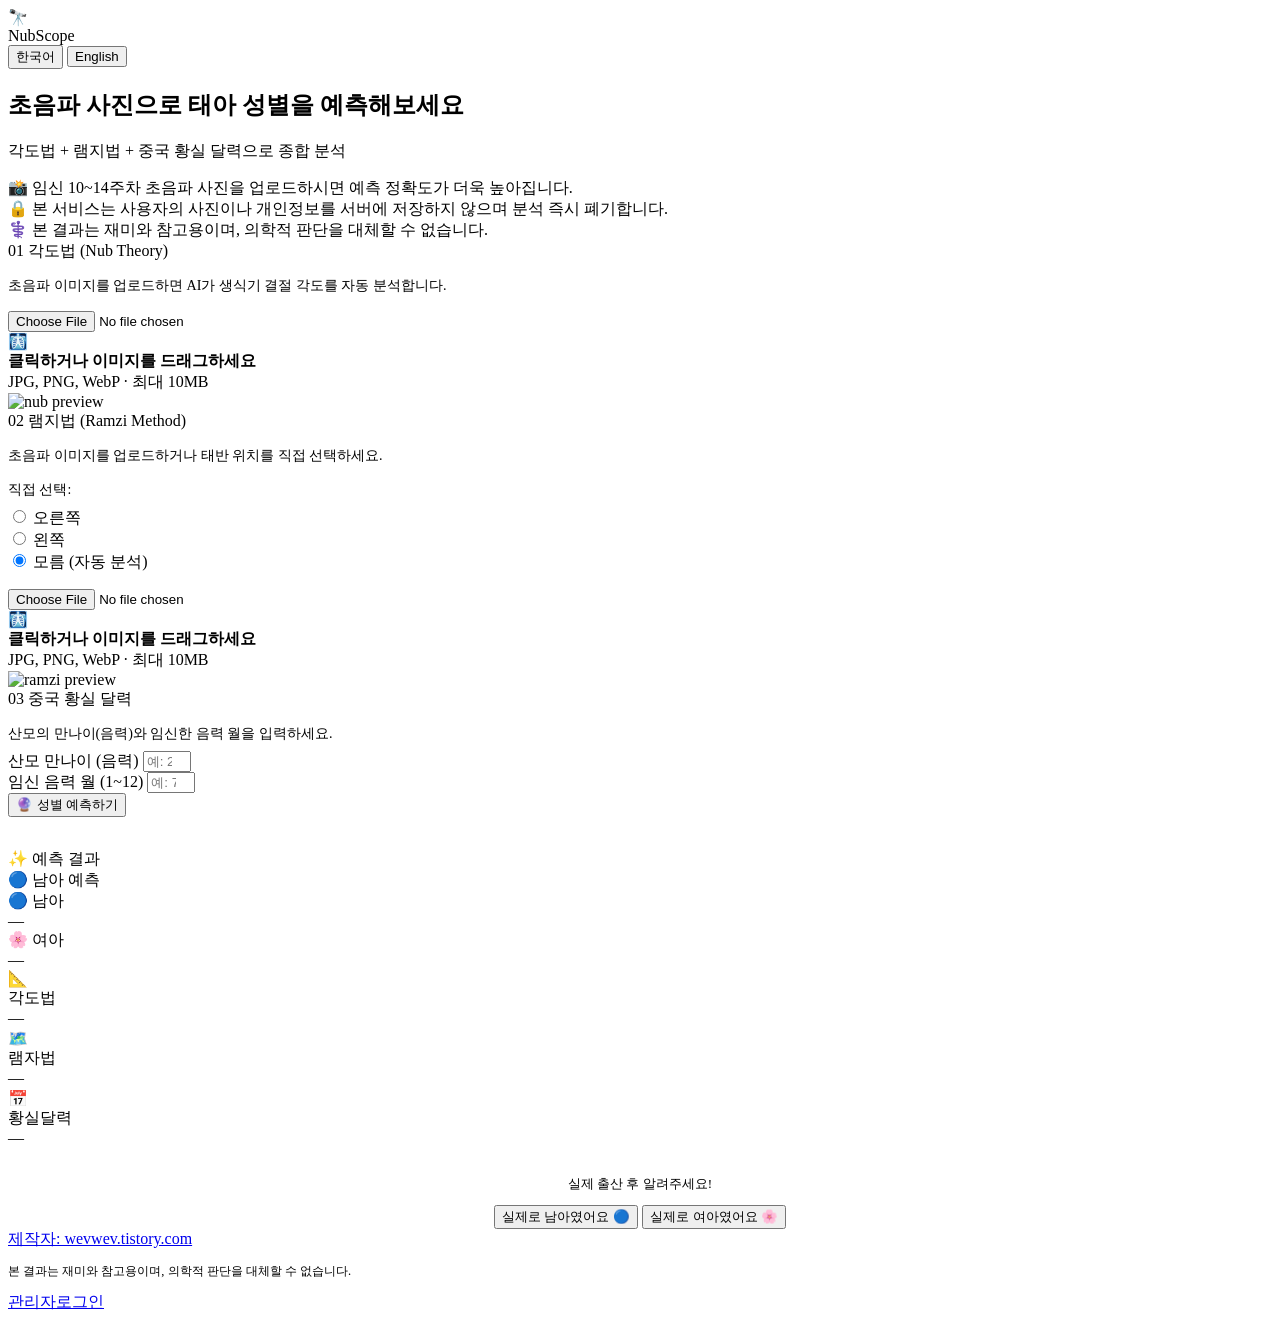
==== templates/index.html @ 27f2a543 "Create index.html" ====
<!DOCTYPE html>
<html lang="ko">
<head>
  <meta charset="UTF-8" />
  <meta name="viewport" content="width=device-width, initial-scale=1.0" />
  <title>NubScope — 태아 성별 예측기</title>
  <meta name="description" content="초음파 사진으로 태아 성별을 예측하는 AI 기반 서비스. 각도법, 램지법, 중국 황실 달력을 종합 분석합니다." />
  <link rel="stylesheet" href="/static/style.css" />
</head>
<body>

<!-- ══════ HEADER ══════ -->
<header>
  <div class="header-inner">
    <div class="logo">
      <div class="logo-icon">🔭</div>
      <div class="logo-text">Nub<span>Scope</span></div>
    </div>
    <div class="lang-toggle">
      <button class="lang-btn active" id="btn-ko">한국어</button>
      <button class="lang-btn" id="btn-en">English</button>
    </div>
  </div>
</header>

<!-- ══════ MAIN ══════ -->
<main class="container">

  <!-- Hero -->
  <section class="hero">
    <h1><span class="gradient" data-i18n="tagline">초음파 사진으로 태아 성별을 예측해보세요</span></h1>
    <p data-i18n="subtitle">각도법 + 램지법 + 중국 황실 달력으로 종합 분석</p>
  </section>

  <!-- Notice Banners -->
  <div class="notice-strip">
    <span class="icon">📸</span>
    <span data-i18n="notice1">임신 10~14주차 초음파 사진을 업로드하시면 예측 정확도가 더욱 높아집니다.</span>
  </div>
  <div class="notice-strip">
    <span class="icon">🔒</span>
    <span data-i18n="notice2">본 서비스는 사용자의 사진이나 개인정보를 서버에 저장하지 않으며 분석 즉시 폐기합니다.</span>
  </div>
  <div class="notice-strip">
    <span class="icon">⚕️</span>
    <span data-i18n="notice3">본 결과는 재미와 참고용이며, 의학적 판단을 대체할 수 없습니다.</span>
  </div>

  <form id="predict-form" enctype="multipart/form-data" novalidate>

    <!-- ── 1. Nub Theory ── -->
    <div class="float-card section-block">
      <div class="section-header">
        <span class="section-badge">01</span>
        <span class="section-title" data-i18n="nubTitle">각도법 (Nub Theory)</span>
      </div>
      <p style="color:var(--muted);font-size:.88rem;margin-bottom:16px;" data-i18n="nubDesc">
        초음파 이미지를 업로드하면 AI가 생식기 결절 각도를 자동 분석합니다.
      </p>
      <div class="upload-zone" id="nub-upload-zone">
        <input type="file" id="nub-file-input" name="nub_image" accept="image/*" />
        <div class="upload-icon">🩻</div>
        <div class="upload-label">
          <strong data-i18n="uploadHint">클릭하거나 이미지를 드래그하세요</strong><br />
          <span data-i18n="uploadSub">JPG, PNG, WebP · 최대 10MB</span>
        </div>
        <div class="upload-preview" id="nub-preview"><img src="" alt="nub preview" /></div>
      </div>
    </div>

    <!-- ── 2. Ramzi Method ── -->
    <div class="float-card section-block">
      <div class="section-header">
        <span class="section-badge">02</span>
        <span class="section-title" data-i18n="ramziTitle">램지법 (Ramzi Method)</span>
      </div>
      <p style="color:var(--muted);font-size:.88rem;margin-bottom:16px;" data-i18n="ramziDesc">
        초음파 이미지를 업로드하거나 태반 위치를 직접 선택하세요.
      </p>

      <!-- Manual override -->
      <p style="font-size:.85rem;color:var(--muted);margin-bottom:8px;" data-i18n="ramziManual">직접 선택:</p>
      <div class="radio-group">
        <div class="radio-chip">
          <input type="radio" name="ramzi_manual" id="r-right"  value="right" />
          <label for="r-right" data-i18n="ramziRight">오른쪽</label>
        </div>
        <div class="radio-chip">
          <input type="radio" name="ramzi_manual" id="r-left"   value="left" />
          <label for="r-left" data-i18n="ramziLeft">왼쪽</label>
        </div>
        <div class="radio-chip">
          <input type="radio" name="ramzi_manual" id="r-auto"   value="auto" checked />
          <label for="r-auto" data-i18n="ramziUnknown">모름 (자동 분석)</label>
        </div>
      </div>

      <!-- Upload -->
      <div style="margin-top:16px;">
        <div class="upload-zone" id="ramzi-upload-zone">
          <input type="file" id="ramzi-file-input" name="ramzi_image" accept="image/*" />
          <div class="upload-icon">🩻</div>
          <div class="upload-label">
            <strong data-i18n="uploadHint">클릭하거나 이미지를 드래그하세요</strong><br />
            <span data-i18n="uploadSub">JPG, PNG, WebP · 최대 10MB</span>
          </div>
          <div class="upload-preview" id="ramzi-preview"><img src="" alt="ramzi preview" /></div>
        </div>
      </div>
    </div>

    <!-- ── 3. Chinese Imperial Calendar ── -->
    <div class="float-card section-block">
      <div class="section-header">
        <span class="section-badge">03</span>
        <span class="section-title" data-i18n="calTitle">중국 황실 달력</span>
      </div>
      <p style="color:var(--muted);font-size:.88rem;margin-bottom:8px;" data-i18n="calDesc">
        산모의 만나이(음력)와 임신한 음력 월을 입력하세요.
      </p>
      <div class="cal-row">
        <div class="cal-field">
          <label for="cal-age" data-i18n="calAge">산모 만나이 (음력)</label>
          <input type="number" id="cal-age" name="calendar_age" min="18" max="45"
                 data-i18n-ph="calAge" placeholder="예: 28" />
        </div>
        <div class="cal-field">
          <label for="cal-month" data-i18n="calMonth">임신 음력 월 (1~12)</label>
          <input type="number" id="cal-month" name="calendar_month" min="1" max="12"
                 data-i18n-ph="calMonth" placeholder="예: 7" />
        </div>
      </div>
    </div>

    <!-- Submit -->
    <button type="submit" class="btn-analyze" id="analyze-btn">
      <span class="btn-text" data-i18n="analyzeBtn">🔮 성별 예측하기</span>
      <div class="spinner"></div>
    </button>

  </form>

  <!-- ══════ RESULTS ══════ -->
  <section id="results-section" class="float-card section-block" style="margin-top:32px;">

    <div class="section-header">
      <span class="section-badge">✨</span>
      <span class="section-title" data-i18n="resultTitle">예측 결과</span>
    </div>

    <!-- Main badge -->
    <div class="result-headline">
      <div class="prediction-badge boy" id="prediction-badge">🔵 남아 예측</div>
    </div>

    <!-- Progress bars -->
    <div class="prob-bars">
      <div class="prob-bar-row">
        <div class="prob-bar-label">🔵 <span data-i18n="boyLabel">남아</span></div>
        <div class="prob-bar-track">
          <div class="prob-bar-fill boy" id="bar-boy"></div>
        </div>
        <div class="prob-bar-pct" id="pct-boy">—</div>
      </div>
      <div class="prob-bar-row">
        <div class="prob-bar-label">🌸 <span data-i18n="girlLabel">여아</span></div>
        <div class="prob-bar-track">
          <div class="prob-bar-fill girl" id="bar-girl"></div>
        </div>
        <div class="prob-bar-pct" id="pct-girl">—</div>
      </div>
    </div>

    <!-- Method cards -->
    <div class="method-grid">
      <div class="method-result-card" id="mc-nub">
        <div class="m-icon">📐</div>
        <div class="m-name" data-i18n="methodNub">각도법</div>
        <div class="m-val none">—</div>
        <div class="m-sub" style="font-size:.75rem;color:var(--muted);margin-top:2px;"></div>
      </div>
      <div class="method-result-card" id="mc-ramzi">
        <div class="m-icon">🗺️</div>
        <div class="m-name" data-i18n="methodRamzi">램자법</div>
        <div class="m-val none">—</div>
        <div class="m-sub" style="font-size:.75rem;color:var(--muted);margin-top:2px;"></div>
      </div>
      <div class="method-result-card" id="mc-cal">
        <div class="m-icon">📅</div>
        <div class="m-name" data-i18n="methodCalendar">황실달력</div>
        <div class="m-val none">—</div>
      </div>
    </div>

    <!-- Annotated image -->
    <div class="annotated-img-wrap" id="annotated-img-wrap" style="display:none;">
      <p style="font-size:.82rem;color:var(--muted);padding:12px 16px 0;" data-i18n="annoTitle">AI 각도 분석 이미지</p>
      <img id="annotated-img" src="" alt="annotated ultrasound" style="padding:0 0 0 0;" />
    </div>

    <!-- Feedback -->
    <div style="text-align:center;margin-top:28px;">
      <p style="font-size:.82rem;color:var(--muted);margin-bottom:12px;" data-i18n="feedbackTitle">실제 출산 후 알려주세요!</p>
      <div class="feedback-row" id="feedback-row">
        <button class="feedback-btn boy-fb" id="fb-boy" data-i18n="feedbackBoy">실제로 남아였어요 🔵</button>
        <button class="feedback-btn girl-fb" id="fb-girl" data-i18n="feedbackGirl">실제로 여아였어요 🌸</button>
      </div>
    </div>

  </section>

</main>

<!-- ══════ FOOTER ══════ -->
<footer>
  <div class="container" style="position:relative;">
    <div class="footer-links">
      <a href="https://wevwev.tistory.com" target="_blank" rel="noopener">
        <span data-i18n="creator">제작자</span>: wevwev.tistory.com
      </a>
    </div>
    <p style="color:var(--muted);font-size:.78rem;" data-i18n="notice3">
      본 결과는 재미와 참고용이며, 의학적 판단을 대체할 수 없습니다.
    </p>
    <a href="/admin" class="admin-link">관리자로그인</a>
  </div>
</footer>

<script src="/static/script.js"></script>
</body>
</html>
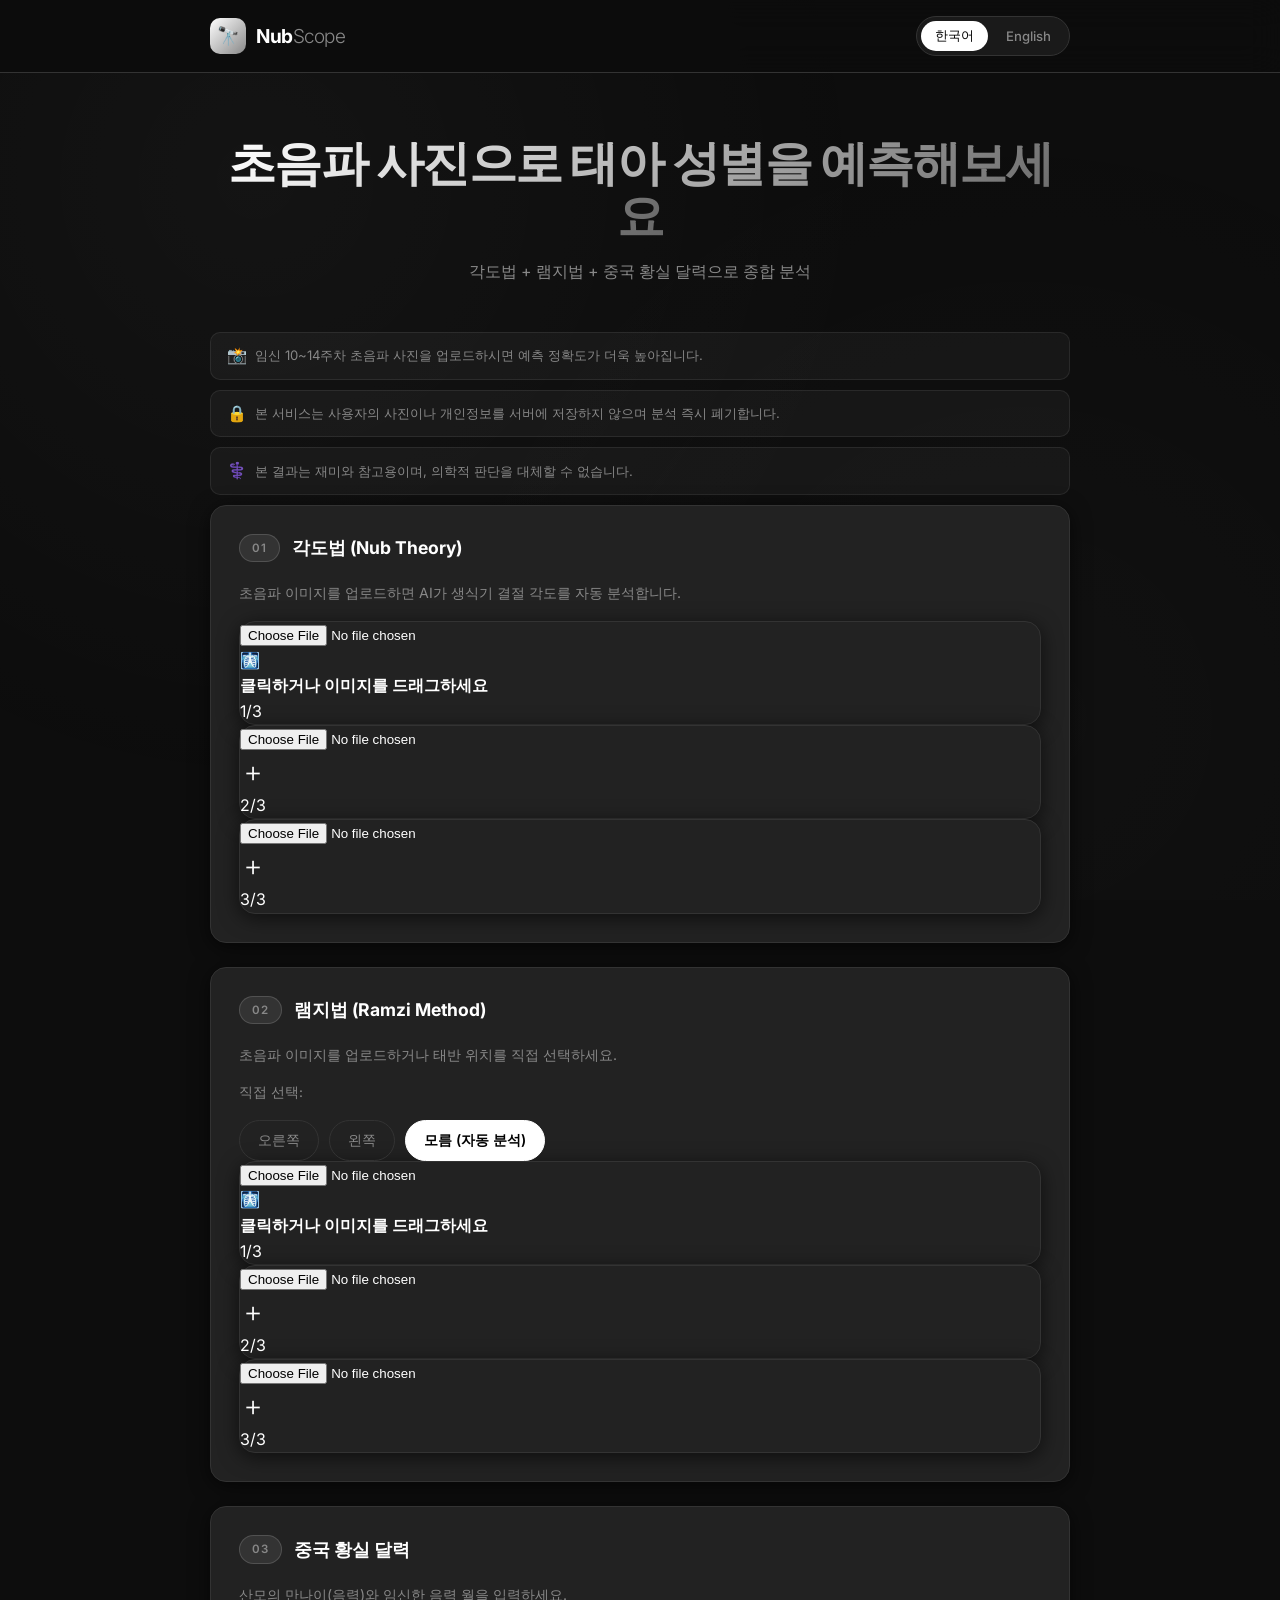
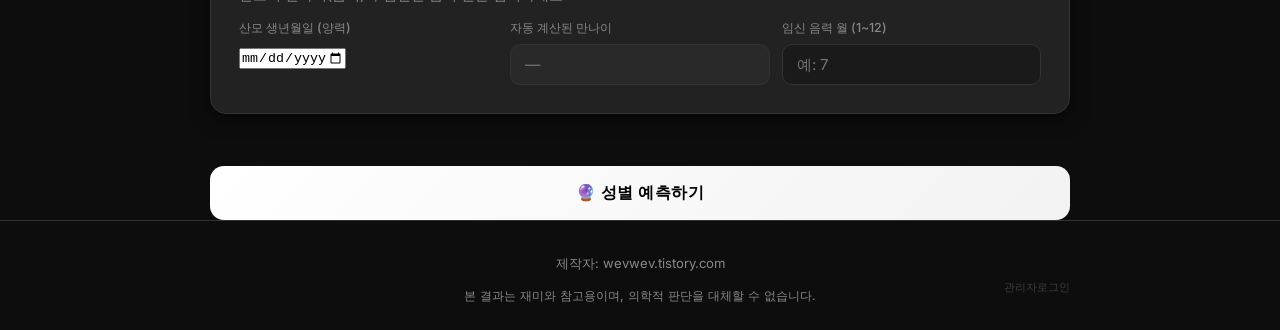
==== commit 5ec507e9: "Update index.html" ====
--- a/templates/index.html
+++ b/templates/index.html
@@ -57,14 +57,31 @@
       <p style="color:var(--muted);font-size:.88rem;margin-bottom:16px;" data-i18n="nubDesc">
         초음파 이미지를 업로드하면 AI가 생식기 결절 각도를 자동 분석합니다.
       </p>
-      <div class="upload-zone" id="nub-upload-zone">
-        <input type="file" id="nub-file-input" name="nub_image" accept="image/*" />
-        <div class="upload-icon">🩻</div>
-        <div class="upload-label">
-          <strong data-i18n="uploadHint">클릭하거나 이미지를 드래그하세요</strong><br />
-          <span data-i18n="uploadSub">JPG, PNG, WebP · 최대 10MB</span>
-        </div>
-        <div class="upload-preview" id="nub-preview"><img src="" alt="nub preview" /></div>
+      <div class="upload-multi" id="nub-upload-multi">
+        <div class="upload-slot float-card" id="nub-slot-0" data-method="nub" data-idx="0">
+          <input type="file" id="nub-file-0" accept="image/*" />
+          <div class="slot-placeholder">
+            <div class="upload-icon">🩻</div>
+            <div class="upload-label"><strong data-i18n="uploadHint">클릭하거나 이미지를 드래그하세요</strong><br /><span class="slot-num">1/3</span></div>
+          </div>
+          <div class="slot-preview" style="display:none;"><img src="" alt="" /><button class="slot-remove" type="button">✕</button></div>
+        </div>
+        <div class="upload-slot float-card" id="nub-slot-1" data-method="nub" data-idx="1">
+          <input type="file" id="nub-file-1" accept="image/*" />
+          <div class="slot-placeholder">
+            <div class="upload-icon" style="font-size:1.6rem;">＋</div>
+            <div class="upload-label"><span class="slot-num">2/3</span></div>
+          </div>
+          <div class="slot-preview" style="display:none;"><img src="" alt="" /><button class="slot-remove" type="button">✕</button></div>
+        </div>
+        <div class="upload-slot float-card" id="nub-slot-2" data-method="nub" data-idx="2">
+          <input type="file" id="nub-file-2" accept="image/*" />
+          <div class="slot-placeholder">
+            <div class="upload-icon" style="font-size:1.6rem;">＋</div>
+            <div class="upload-label"><span class="slot-num">3/3</span></div>
+          </div>
+          <div class="slot-preview" style="display:none;"><img src="" alt="" /><button class="slot-remove" type="button">✕</button></div>
+        </div>
       </div>
     </div>
 
@@ -96,15 +113,30 @@
       </div>
 
       <!-- Upload -->
-      <div style="margin-top:16px;">
-        <div class="upload-zone" id="ramzi-upload-zone">
-          <input type="file" id="ramzi-file-input" name="ramzi_image" accept="image/*" />
-          <div class="upload-icon">🩻</div>
-          <div class="upload-label">
-            <strong data-i18n="uploadHint">클릭하거나 이미지를 드래그하세요</strong><br />
-            <span data-i18n="uploadSub">JPG, PNG, WebP · 최대 10MB</span>
-          </div>
-          <div class="upload-preview" id="ramzi-preview"><img src="" alt="ramzi preview" /></div>
+      <div class="upload-multi" id="ramzi-upload-multi">
+        <div class="upload-slot float-card" id="ramzi-slot-0" data-method="ramzi" data-idx="0">
+          <input type="file" id="ramzi-file-0" accept="image/*" />
+          <div class="slot-placeholder">
+            <div class="upload-icon">🩻</div>
+            <div class="upload-label"><strong data-i18n="uploadHint">클릭하거나 이미지를 드래그하세요</strong><br /><span class="slot-num">1/3</span></div>
+          </div>
+          <div class="slot-preview" style="display:none;"><img src="" alt="" /><button class="slot-remove" type="button">✕</button></div>
+        </div>
+        <div class="upload-slot float-card" id="ramzi-slot-1" data-method="ramzi" data-idx="1">
+          <input type="file" id="ramzi-file-1" accept="image/*" />
+          <div class="slot-placeholder">
+            <div class="upload-icon" style="font-size:1.6rem;">＋</div>
+            <div class="upload-label"><span class="slot-num">2/3</span></div>
+          </div>
+          <div class="slot-preview" style="display:none;"><img src="" alt="" /><button class="slot-remove" type="button">✕</button></div>
+        </div>
+        <div class="upload-slot float-card" id="ramzi-slot-2" data-method="ramzi" data-idx="2">
+          <input type="file" id="ramzi-file-2" accept="image/*" />
+          <div class="slot-placeholder">
+            <div class="upload-icon" style="font-size:1.6rem;">＋</div>
+            <div class="upload-label"><span class="slot-num">3/3</span></div>
+          </div>
+          <div class="slot-preview" style="display:none;"><img src="" alt="" /><button class="slot-remove" type="button">✕</button></div>
         </div>
       </div>
     </div>
@@ -116,18 +148,23 @@
         <span class="section-title" data-i18n="calTitle">중국 황실 달력</span>
       </div>
       <p style="color:var(--muted);font-size:.88rem;margin-bottom:8px;" data-i18n="calDesc">
-        산모의 만나이(음력)와 임신한 음력 월을 입력하세요.
+        산모의 생년월일(양력)을 선택하면 만나이가 자동 계산됩니다.
       </p>
       <div class="cal-row">
         <div class="cal-field">
-          <label for="cal-age" data-i18n="calAge">산모 만나이 (음력)</label>
+          <label for="cal-birthdate" data-i18n="calBirthdate">산모 생년월일 (양력)</label>
+          <input type="date" id="cal-birthdate" name="cal_birthdate" max="2010-01-01" />
+        </div>
+        <div class="cal-field">
+          <label data-i18n="calAgeDisplay">자동 계산된 만나이</label>
           <input type="number" id="cal-age" name="calendar_age" min="18" max="45"
-                 data-i18n-ph="calAge" placeholder="예: 28" />
+                 readonly style="background:rgba(255,255,255,0.03);cursor:not-allowed;" placeholder="—" />
+          <input type="hidden" id="cal-age-hidden" name="calendar_age_send" />
         </div>
         <div class="cal-field">
           <label for="cal-month" data-i18n="calMonth">임신 음력 월 (1~12)</label>
           <input type="number" id="cal-month" name="calendar_month" min="1" max="12"
-                 data-i18n-ph="calMonth" placeholder="예: 7" />
+                 placeholder="예: 7" />
         </div>
       </div>
     </div>
--- a/static/style.css
+++ b/static/style.css
@@ -0,0 +1,616 @@
+/* ═══════════════════════════════════════════════
+   NubScope — Anti-Gravity Black & White Theme
+   ═══════════════════════════════════════════════ */
+
+@import url('https://fonts.googleapis.com/css2?family=Inter:wght@300;400;500;600;700;800&display=swap');
+
+/* ── Reset & Base ── */
+*, *::before, *::after { box-sizing: border-box; margin: 0; padding: 0; }
+
+:root {
+  --bg:       #0d0d0d;
+  --surface:  #1a1a1a;
+  --card:     #222222;
+  --border:   #333333;
+  --accent:   #ffffff;
+  --muted:    #888888;
+  --boy:      #5bc4ff;
+  --girl:     #ff8fcf;
+  --shadow-sm: 0 4px 20px rgba(0,0,0,0.6);
+  --shadow-md: 0 8px 40px rgba(0,0,0,0.8);
+  --shadow-lg: 0 20px 60px rgba(0,0,0,0.9);
+  --float-transition: transform 0.3s cubic-bezier(.25,.8,.25,1),
+                      box-shadow 0.3s cubic-bezier(.25,.8,.25,1);
+}
+
+html { scroll-behavior: smooth; }
+
+body {
+  font-family: 'Inter', sans-serif;
+  background: var(--bg);
+  color: var(--accent);
+  min-height: 100vh;
+  line-height: 1.6;
+  overflow-x: hidden;
+}
+
+/* Background subtle grain */
+body::before {
+  content: '';
+  position: fixed;
+  inset: 0;
+  background-image:
+    radial-gradient(circle at 20% 20%, rgba(255,255,255,0.03) 0%, transparent 50%),
+    radial-gradient(circle at 80% 80%, rgba(255,255,255,0.02) 0%, transparent 50%);
+  pointer-events: none;
+  z-index: 0;
+}
+
+/* ── Anti-Gravity Float Mixin ── */
+.float-card {
+  background: var(--card);
+  border: 1px solid var(--border);
+  border-radius: 16px;
+  box-shadow: var(--shadow-sm);
+  transition: var(--float-transition);
+}
+.float-card:hover {
+  transform: translateY(-6px);
+  box-shadow: var(--shadow-md);
+}
+
+/* ── Layout ── */
+.container {
+  max-width: 900px;
+  margin: 0 auto;
+  padding: 0 20px;
+  position: relative;
+  z-index: 1;
+}
+
+/* ── Header ── */
+header {
+  position: sticky;
+  top: 0;
+  z-index: 100;
+  background: rgba(13,13,13,0.92);
+  backdrop-filter: blur(16px);
+  border-bottom: 1px solid var(--border);
+  padding: 16px 0;
+}
+.header-inner {
+  display: flex;
+  align-items: center;
+  justify-content: space-between;
+  max-width: 900px;
+  margin: 0 auto;
+  padding: 0 20px;
+}
+.logo {
+  display: flex;
+  align-items: center;
+  gap: 10px;
+}
+.logo-icon {
+  width: 36px; height: 36px;
+  background: linear-gradient(135deg, #fff 0%, #888 100%);
+  border-radius: 10px;
+  display: flex; align-items: center; justify-content: center;
+  font-size: 18px;
+}
+.logo-text {
+  font-size: 1.2rem;
+  font-weight: 700;
+  letter-spacing: -0.5px;
+}
+.logo-text span { color: var(--muted); font-weight: 300; }
+
+/* ── Language Toggle ── */
+.lang-toggle {
+  display: flex;
+  align-items: center;
+  background: var(--surface);
+  border: 1px solid var(--border);
+  border-radius: 50px;
+  padding: 4px;
+  gap: 4px;
+}
+.lang-btn {
+  padding: 6px 14px;
+  border-radius: 50px;
+  border: none;
+  background: transparent;
+  color: var(--muted);
+  font-size: 0.82rem;
+  font-weight: 500;
+  cursor: pointer;
+  transition: all 0.2s;
+  font-family: 'Inter', sans-serif;
+}
+.lang-btn.active {
+  background: var(--accent);
+  color: #000;
+}
+
+/* ── Hero ── */
+.hero {
+  text-align: center;
+  padding: 64px 0 40px;
+}
+.hero h1 {
+  font-size: clamp(2rem, 5vw, 3rem);
+  font-weight: 800;
+  letter-spacing: -1.5px;
+  line-height: 1.1;
+  margin-bottom: 16px;
+}
+.hero h1 .gradient {
+  background: linear-gradient(135deg, #fff 0%, #666 100%);
+  -webkit-background-clip: text;
+  -webkit-text-fill-color: transparent;
+  background-clip: text;
+}
+.hero p {
+  color: var(--muted);
+  font-size: 1rem;
+  max-width: 520px;
+  margin: 0 auto 8px;
+}
+
+/* ── Notice Banners ── */
+.notice-strip {
+  background: rgba(255,255,255,0.04);
+  border: 1px solid rgba(255,255,255,0.08);
+  border-radius: 10px;
+  padding: 10px 16px;
+  font-size: 0.82rem;
+  color: var(--muted);
+  display: flex;
+  align-items: center;
+  gap: 8px;
+  margin-bottom: 10px;
+}
+.notice-strip .icon { font-size: 1rem; flex-shrink: 0; }
+
+/* ── Section Cards ── */
+.section-block {
+  margin-bottom: 24px;
+  padding: 28px;
+}
+.section-header {
+  display: flex;
+  align-items: center;
+  gap: 12px;
+  margin-bottom: 20px;
+}
+.section-badge {
+  background: rgba(255,255,255,0.08);
+  border: 1px solid rgba(255,255,255,0.15);
+  border-radius: 50px;
+  padding: 4px 12px;
+  font-size: 0.72rem;
+  font-weight: 600;
+  text-transform: uppercase;
+  letter-spacing: 1px;
+  color: var(--muted);
+}
+.section-title { font-size: 1.1rem; font-weight: 700; }
+
+/* ── Upload Zone ── */
+.upload-zone {
+  border: 2px dashed var(--border);
+  border-radius: 12px;
+  padding: 32px 20px;
+  text-align: center;
+  cursor: pointer;
+  transition: all 0.3s;
+  position: relative;
+  overflow: hidden;
+  background: rgba(255,255,255,0.02);
+}
+.upload-zone:hover,
+.upload-zone.drag-over {
+  border-color: rgba(255,255,255,0.4);
+  background: rgba(255,255,255,0.05);
+  transform: translateY(-3px);
+}
+.upload-zone input[type="file"] {
+  position: absolute;
+  inset: 0;
+  opacity: 0;
+  cursor: pointer;
+}
+.upload-zone .upload-icon { font-size: 2.5rem; margin-bottom: 8px; }
+.upload-zone .upload-label { font-size: 0.9rem; color: var(--muted); }
+.upload-zone .upload-label strong { color: var(--accent); }
+.upload-preview {
+  margin-top: 16px;
+  border-radius: 10px;
+  overflow: hidden;
+  max-height: 220px;
+  display: none;
+}
+.upload-preview img {
+  width: 100%; height: 100%;
+  object-fit: contain;
+  max-height: 220px;
+}
+
+/* ── Radio Options ── */
+.radio-group {
+  display: flex;
+  gap: 10px;
+  flex-wrap: wrap;
+  margin-top: 16px;
+}
+.radio-chip input[type="radio"] { display: none; }
+.radio-chip label {
+  display: inline-block;
+  padding: 8px 18px;
+  border-radius: 50px;
+  border: 1px solid var(--border);
+  font-size: 0.88rem;
+  cursor: pointer;
+  transition: all 0.2s;
+  color: var(--muted);
+}
+.radio-chip input:checked + label {
+  background: var(--accent);
+  color: #000;
+  border-color: var(--accent);
+  font-weight: 600;
+}
+.radio-chip label:hover { border-color: rgba(255,255,255,0.4); }
+
+/* ── Calendar Inputs ── */
+.cal-row { display: flex; gap: 12px; margin-top: 12px; }
+.cal-field { flex: 1; }
+.cal-field label {
+  display: block;
+  font-size: 0.78rem;
+  color: var(--muted);
+  margin-bottom: 6px;
+  font-weight: 500;
+}
+.cal-field input[type="number"] {
+  width: 100%;
+  background: var(--surface);
+  border: 1px solid var(--border);
+  border-radius: 10px;
+  padding: 10px 14px;
+  color: var(--accent);
+  font-size: 0.95rem;
+  font-family: 'Inter', sans-serif;
+  transition: border-color 0.2s;
+  -moz-appearance: textfield;
+}
+.cal-field input[type="number"]::-webkit-outer-spin-button,
+.cal-field input[type="number"]::-webkit-inner-spin-button { -webkit-appearance: none; }
+.cal-field input[type="number"]:focus {
+  outline: none;
+  border-color: rgba(255,255,255,0.5);
+}
+
+/* ── Submit Button ── */
+.btn-analyze {
+  width: 100%;
+  padding: 16px;
+  margin-top: 28px;
+  background: #ffffff;
+  color: #000;
+  border: none;
+  border-radius: 14px;
+  font-size: 1rem;
+  font-weight: 700;
+  letter-spacing: 0.5px;
+  cursor: pointer;
+  transition: var(--float-transition);
+  font-family: 'Inter', sans-serif;
+  position: relative;
+  overflow: hidden;
+}
+.btn-analyze::after {
+  content: '';
+  position: absolute;
+  inset: 0;
+  background: linear-gradient(135deg, rgba(255,255,255,0) 0%, rgba(0,0,0,0.05) 100%);
+}
+.btn-analyze:hover {
+  transform: translateY(-3px);
+  box-shadow: 0 12px 30px rgba(255,255,255,0.15);
+}
+.btn-analyze:active { transform: translateY(0); }
+.btn-analyze:disabled {
+  opacity: 0.5;
+  cursor: not-allowed;
+  transform: none;
+  box-shadow: none;
+}
+.btn-analyze .spinner {
+  display: none;
+  width: 20px; height: 20px;
+  border: 2px solid rgba(0,0,0,0.3);
+  border-top-color: #000;
+  border-radius: 50%;
+  animation: spin 0.7s linear infinite;
+  margin: 0 auto;
+}
+.btn-analyze.loading .btn-text { display: none; }
+.btn-analyze.loading .spinner { display: block; }
+
+@keyframes spin { to { transform: rotate(360deg); } }
+
+/* ── Results Section ── */
+#results-section {
+  display: none;
+  margin-bottom: 40px;
+  animation: slideUp 0.5s ease;
+}
+@keyframes slideUp {
+  from { opacity: 0; transform: translateY(30px); }
+  to   { opacity: 1; transform: translateY(0); }
+}
+
+.result-headline {
+  text-align: center;
+  margin-bottom: 28px;
+}
+.result-headline .prediction-badge {
+  display: inline-block;
+  font-size: clamp(1.4rem, 4vw, 2rem);
+  font-weight: 800;
+  padding: 12px 32px;
+  border-radius: 100px;
+  letter-spacing: -0.5px;
+}
+.prediction-badge.boy {
+  background: linear-gradient(135deg, #1a3a52, #2d6a9f);
+  color: #fff;
+  box-shadow: 0 8px 32px rgba(91,196,255,0.25);
+}
+.prediction-badge.girl {
+  background: linear-gradient(135deg, #52172d, #9f2d64);
+  color: #fff;
+  box-shadow: 0 8px 32px rgba(255,143,207,0.25);
+}
+
+/* ── Progress Bars ── */
+.prob-bars { margin: 24px 0; }
+.prob-bar-row { display: flex; align-items: center; gap: 16px; margin-bottom: 16px; }
+.prob-bar-label {
+  width: 80px;
+  font-size: 0.9rem;
+  font-weight: 600;
+  display: flex; align-items: center; gap: 6px;
+}
+.prob-bar-track {
+  flex: 1;
+  height: 12px;
+  background: rgba(255,255,255,0.07);
+  border-radius: 100px;
+  overflow: hidden;
+}
+.prob-bar-fill {
+  height: 100%;
+  border-radius: 100px;
+  width: 0;
+  transition: width 1.2s cubic-bezier(.4,0,.2,1);
+}
+.prob-bar-fill.boy { background: linear-gradient(90deg, #3699cc, #5bc4ff); }
+.prob-bar-fill.girl { background: linear-gradient(90deg, #cc3676, #ff8fcf); }
+.prob-bar-pct {
+  width: 48px;
+  text-align: right;
+  font-size: 0.9rem;
+  font-weight: 700;
+}
+
+/* ── Method Results Grid ── */
+.method-grid {
+  display: grid;
+  grid-template-columns: repeat(auto-fit, minmax(180px, 1fr));
+  gap: 12px;
+  margin-top: 20px;
+}
+.method-result-card {
+  background: rgba(255,255,255,0.04);
+  border: 1px solid var(--border);
+  border-radius: 12px;
+  padding: 16px;
+  text-align: center;
+}
+.method-result-card .m-icon { font-size: 1.6rem; margin-bottom: 6px; }
+.method-result-card .m-name { font-size: 0.75rem; color: var(--muted); margin-bottom: 4px; }
+.method-result-card .m-val {
+  font-size: 1rem; font-weight: 700;
+  text-transform: capitalize;
+}
+.m-val.boy { color: var(--boy); }
+.m-val.girl { color: var(--girl); }
+.m-val.none { color: var(--muted); font-style: italic; }
+
+/* ── Annotated Image ── */
+.annotated-img-wrap {
+  margin-top: 16px;
+  border-radius: 12px;
+  overflow: hidden;
+  border: 1px solid var(--border);
+}
+.annotated-img-wrap img { width: 100%; display: block; }
+
+/* ── Feedback ── */
+.feedback-row {
+  display: flex;
+  gap: 10px;
+  justify-content: center;
+  margin-top: 20px;
+}
+.feedback-btn {
+  padding: 10px 24px;
+  border-radius: 50px;
+  border: 1px solid var(--border);
+  background: transparent;
+  color: var(--accent);
+  font-size: 0.88rem;
+  font-family: 'Inter', sans-serif;
+  cursor: pointer;
+  transition: all 0.2s;
+}
+.feedback-btn:hover { border-color: rgba(255,255,255,0.5); transform: translateY(-2px); }
+.feedback-btn.boy-fb:hover { background: rgba(91,196,255,0.1); border-color: var(--boy); }
+.feedback-btn.girl-fb:hover { background: rgba(255,143,207,0.1); border-color: var(--girl); }
+
+/* ── Footer ── */
+footer {
+  border-top: 1px solid var(--border);
+  padding: 32px 0 24px;
+  text-align: center;
+  color: var(--muted);
+  font-size: 0.82rem;
+  position: relative;
+  z-index: 1;
+}
+footer .footer-links { display: flex; justify-content: center; gap: 20px; margin-bottom: 12px; }
+footer a { color: var(--muted); text-decoration: none; }
+footer a:hover { color: var(--accent); }
+.admin-link {
+  position: absolute;
+  right: 20px;
+  bottom: 10px;
+  font-size: 0.68rem;
+  color: rgba(255,255,255,0.2) !important;
+  text-decoration: none;
+}
+.admin-link:hover { color: rgba(255,255,255,0.5) !important; }
+
+/* ── Scrollbar ── */
+::-webkit-scrollbar { width: 6px; }
+::-webkit-scrollbar-track { background: var(--bg); }
+::-webkit-scrollbar-thumb { background: var(--border); border-radius: 3px; }
+
+/* ── Admin Page ── */
+.admin-body {
+  background: var(--bg);
+  min-height: 100vh;
+  padding: 40px 20px;
+}
+.admin-container {
+  max-width: 1100px;
+  margin: 0 auto;
+}
+.admin-header {
+  display: flex;
+  align-items: center;
+  justify-content: space-between;
+  margin-bottom: 36px;
+}
+.admin-title { font-size: 1.6rem; font-weight: 800; }
+.admin-nav { display: flex; gap: 10px; }
+.admin-btn {
+  padding: 8px 18px;
+  border-radius: 8px;
+  border: 1px solid var(--border);
+  background: var(--card);
+  color: var(--accent);
+  font-size: 0.85rem;
+  font-family: 'Inter', sans-serif;
+  cursor: pointer;
+  text-decoration: none;
+  display: inline-flex; align-items: center; gap: 6px;
+  transition: var(--float-transition);
+}
+.admin-btn:hover { transform: translateY(-3px); box-shadow: var(--shadow-sm); }
+.admin-btn.primary {
+  background: #fff; color: #000;
+  border-color: #fff;
+}
+
+.stats-grid {
+  display: grid;
+  grid-template-columns: repeat(auto-fit, minmax(200px, 1fr));
+  gap: 16px;
+  margin-bottom: 28px;
+}
+.stat-card {
+  padding: 24px;
+  text-align: center;
+}
+.stat-card .stat-value { font-size: 2.4rem; font-weight: 800; }
+.stat-card .stat-label { font-size: 0.8rem; color: var(--muted); margin-top: 4px; }
+
+.data-table-wrap {
+  overflow-x: auto;
+  border-radius: 12px;
+  border: 1px solid var(--border);
+}
+.data-table {
+  width: 100%;
+  border-collapse: collapse;
+  font-size: 0.82rem;
+}
+.data-table th, .data-table td {
+  padding: 10px 14px;
+  text-align: left;
+  border-bottom: 1px solid var(--border);
+}
+.data-table th {
+  background: rgba(255,255,255,0.05);
+  color: var(--muted);
+  font-weight: 600;
+  text-transform: uppercase;
+  font-size: 0.72rem;
+  letter-spacing: 0.5px;
+}
+.data-table tr:last-child td { border-bottom: none; }
+.data-table tr:hover td { background: rgba(255,255,255,0.02); }
+
+/* ── Login Page ── */
+.login-wrap {
+  display: flex;
+  align-items: center;
+  justify-content: center;
+  min-height: 100vh;
+  padding: 20px;
+}
+.login-card {
+  width: 100%;
+  max-width: 380px;
+  padding: 40px;
+}
+.login-card h1 { font-size: 1.5rem; font-weight: 800; margin-bottom: 6px; }
+.login-card p { color: var(--muted); font-size: 0.88rem; margin-bottom: 28px; }
+.field { margin-bottom: 14px; }
+.field label {
+  display: block;
+  font-size: 0.78rem;
+  color: var(--muted);
+  margin-bottom: 6px;
+  font-weight: 500;
+}
+.field input {
+  width: 100%;
+  background: var(--surface);
+  border: 1px solid var(--border);
+  border-radius: 10px;
+  padding: 11px 14px;
+  color: var(--accent);
+  font-size: 0.95rem;
+  font-family: 'Inter', sans-serif;
+}
+.field input:focus { outline: none; border-color: rgba(255,255,255,0.5); }
+.error-msg {
+  background: rgba(255,80,80,0.1);
+  border: 1px solid rgba(255,80,80,0.3);
+  border-radius: 8px;
+  padding: 10px 14px;
+  font-size: 0.85rem;
+  color: #ff5050;
+  margin-bottom: 14px;
+}
+
+/* ── Responsive ── */
+@media (max-width: 600px) {
+  .cal-row { flex-direction: column; }
+  .stats-grid { grid-template-columns: 1fr 1fr; }
+  .method-grid { grid-template-columns: 1fr 1fr; }
+}
